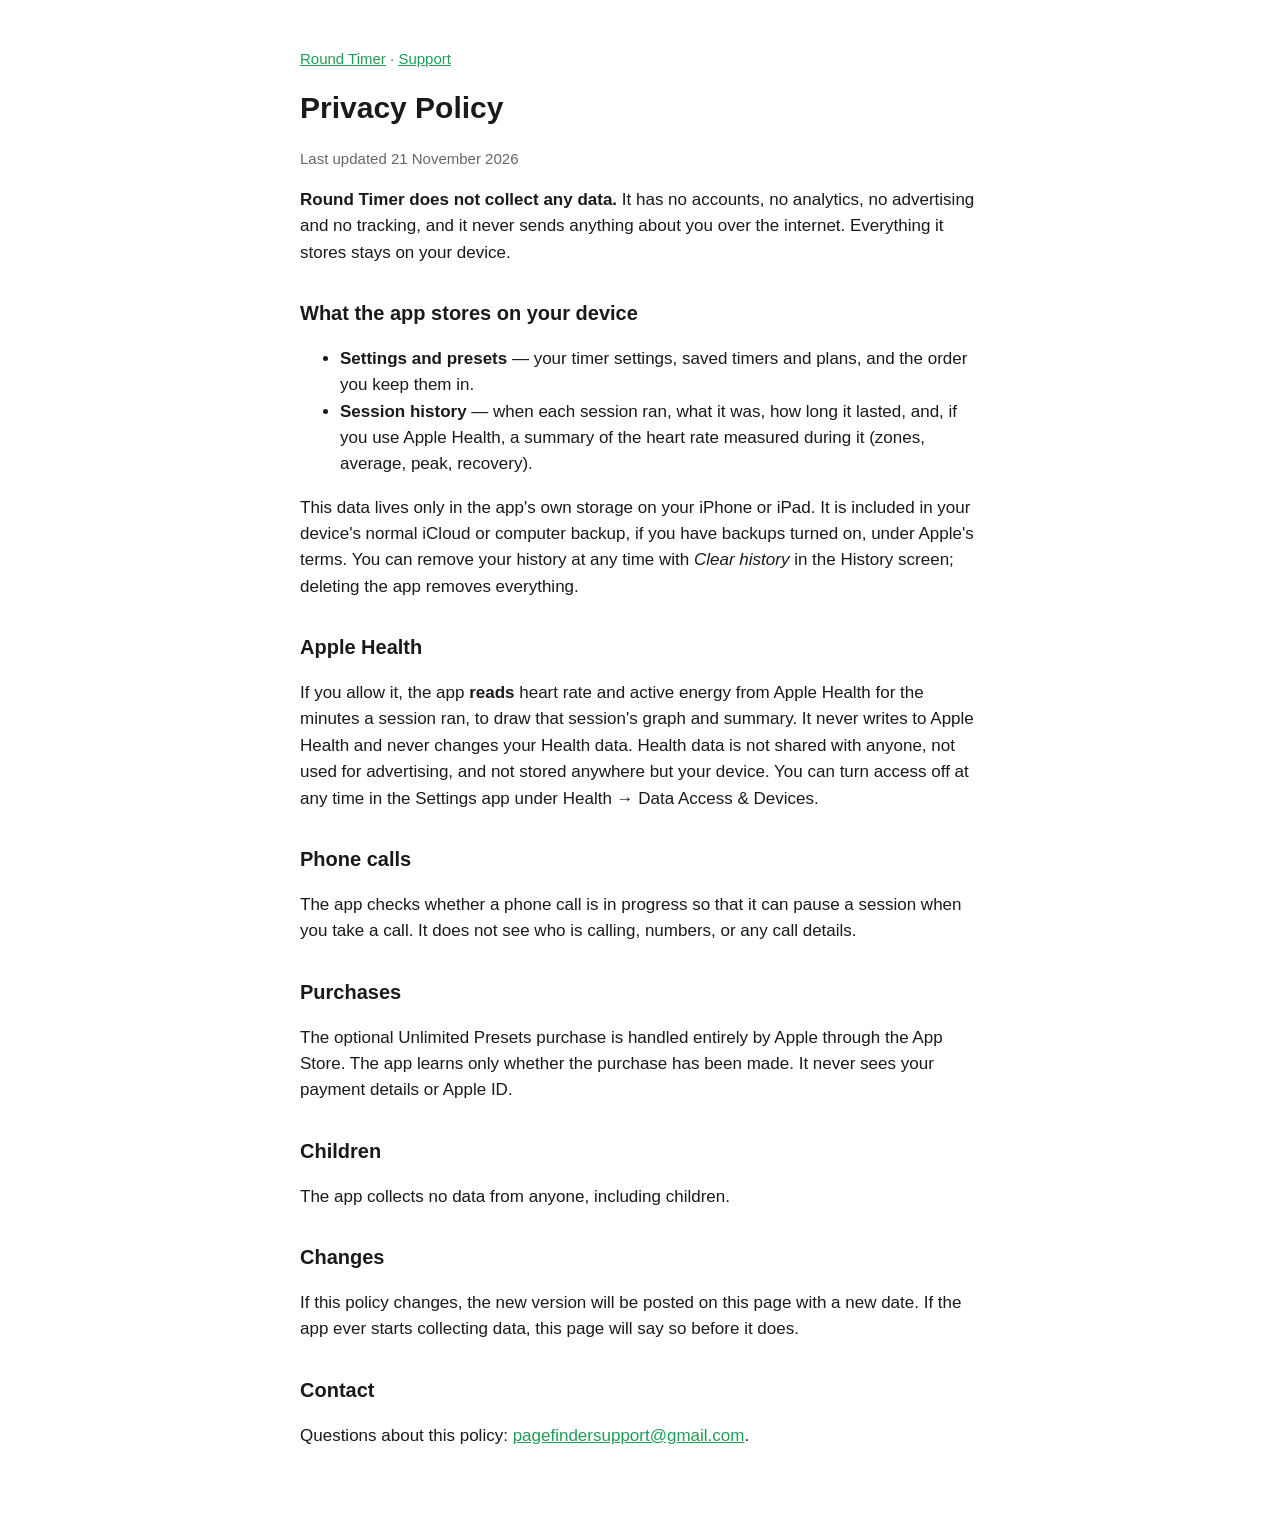
==== privacy.html @ a7bd3e6b "Round Timer privacy and support pages Co-Authored-By: Claude Opus 5.5 <noreply@anthropic.com>" ====
<!doctype html>
<html lang="en">
<head>
<meta charset="utf-8">
<meta name="viewport" content="width=device-width, initial-scale=1">
<title>Round Timer — Privacy Policy</title>
<link rel="stylesheet" href="style.css">
</head>
<body>
<main>
<p class="nav"><a href="index.html">Round Timer</a> · <a href="support.html">Support</a></p>
<h1>Privacy Policy</h1>
<p class="meta">Last updated 21 November 2026</p>

<p><strong>Round Timer does not collect any data.</strong> It has no accounts, no
analytics, no advertising and no tracking, and it never sends anything about you
over the internet. Everything it stores stays on your device.</p>

<h2>What the app stores on your device</h2>
<ul>
  <li><strong>Settings and presets</strong> — your timer settings, saved timers and
    plans, and the order you keep them in.</li>
  <li><strong>Session history</strong> — when each session ran, what it was, how
    long it lasted, and, if you use Apple Health, a summary of the heart rate
    measured during it (zones, average, peak, recovery).</li>
</ul>
<p>This data lives only in the app's own storage on your iPhone or iPad. It is
included in your device's normal iCloud or computer backup, if you have backups
turned on, under Apple's terms. You can remove your history at any time with
<em>Clear history</em> in the History screen; deleting the app removes
everything.</p>

<h2>Apple Health</h2>
<p>If you allow it, the app <strong>reads</strong> heart rate and active energy
from Apple Health for the minutes a session ran, to draw that session's graph and
summary. It never writes to Apple Health and never changes your Health data.
Health data is not shared with anyone, not used for advertising, and not stored
anywhere but your device. You can turn access off at any time in the Settings
app under Health → Data Access &amp; Devices.</p>

<h2>Phone calls</h2>
<p>The app checks whether a phone call is in progress so that it can pause a
session when you take a call. It does not see who is calling, numbers, or any
call details.</p>

<h2>Purchases</h2>
<p>The optional Unlimited Presets purchase is handled entirely by Apple through
the App Store. The app learns only whether the purchase has been made. It never
sees your payment details or Apple ID.</p>

<h2>Children</h2>
<p>The app collects no data from anyone, including children.</p>

<h2>Changes</h2>
<p>If this policy changes, the new version will be posted on this page with a new
date. If the app ever starts collecting data, this page will say so before it
does.</p>

<h2>Contact</h2>
<p>Questions about this policy: <a href="mailto:pagefindersupport@gmail.com?subject=Round%20Timer%20privacy">pagefindersupport@gmail.com</a>.</p>
</main>
</body>
</html>
---- style.css ----
:root { --bg: #ffffff; --fg: #1a1a1a; --muted: #666; --accent: #1f9d55; }
@media (prefers-color-scheme: dark) {
  :root { --bg: #111311; --fg: #ececec; --muted: #999; --accent: #4cd685; }
}
body { margin: 0; background: var(--bg); color: var(--fg);
  font: 17px/1.55 -apple-system, BlinkMacSystemFont, "Segoe UI", sans-serif; }
main { max-width: 680px; margin: 0 auto; padding: 32px 16px 64px; }
h1 { font-size: 30px; margin: 8px 0 4px; }
h2 { font-size: 20px; margin-top: 32px; }
h3 { font-size: 17px; margin: 24px 0 4px; }
a { color: var(--accent); }
.meta, .nav { color: var(--muted); font-size: 15px; }
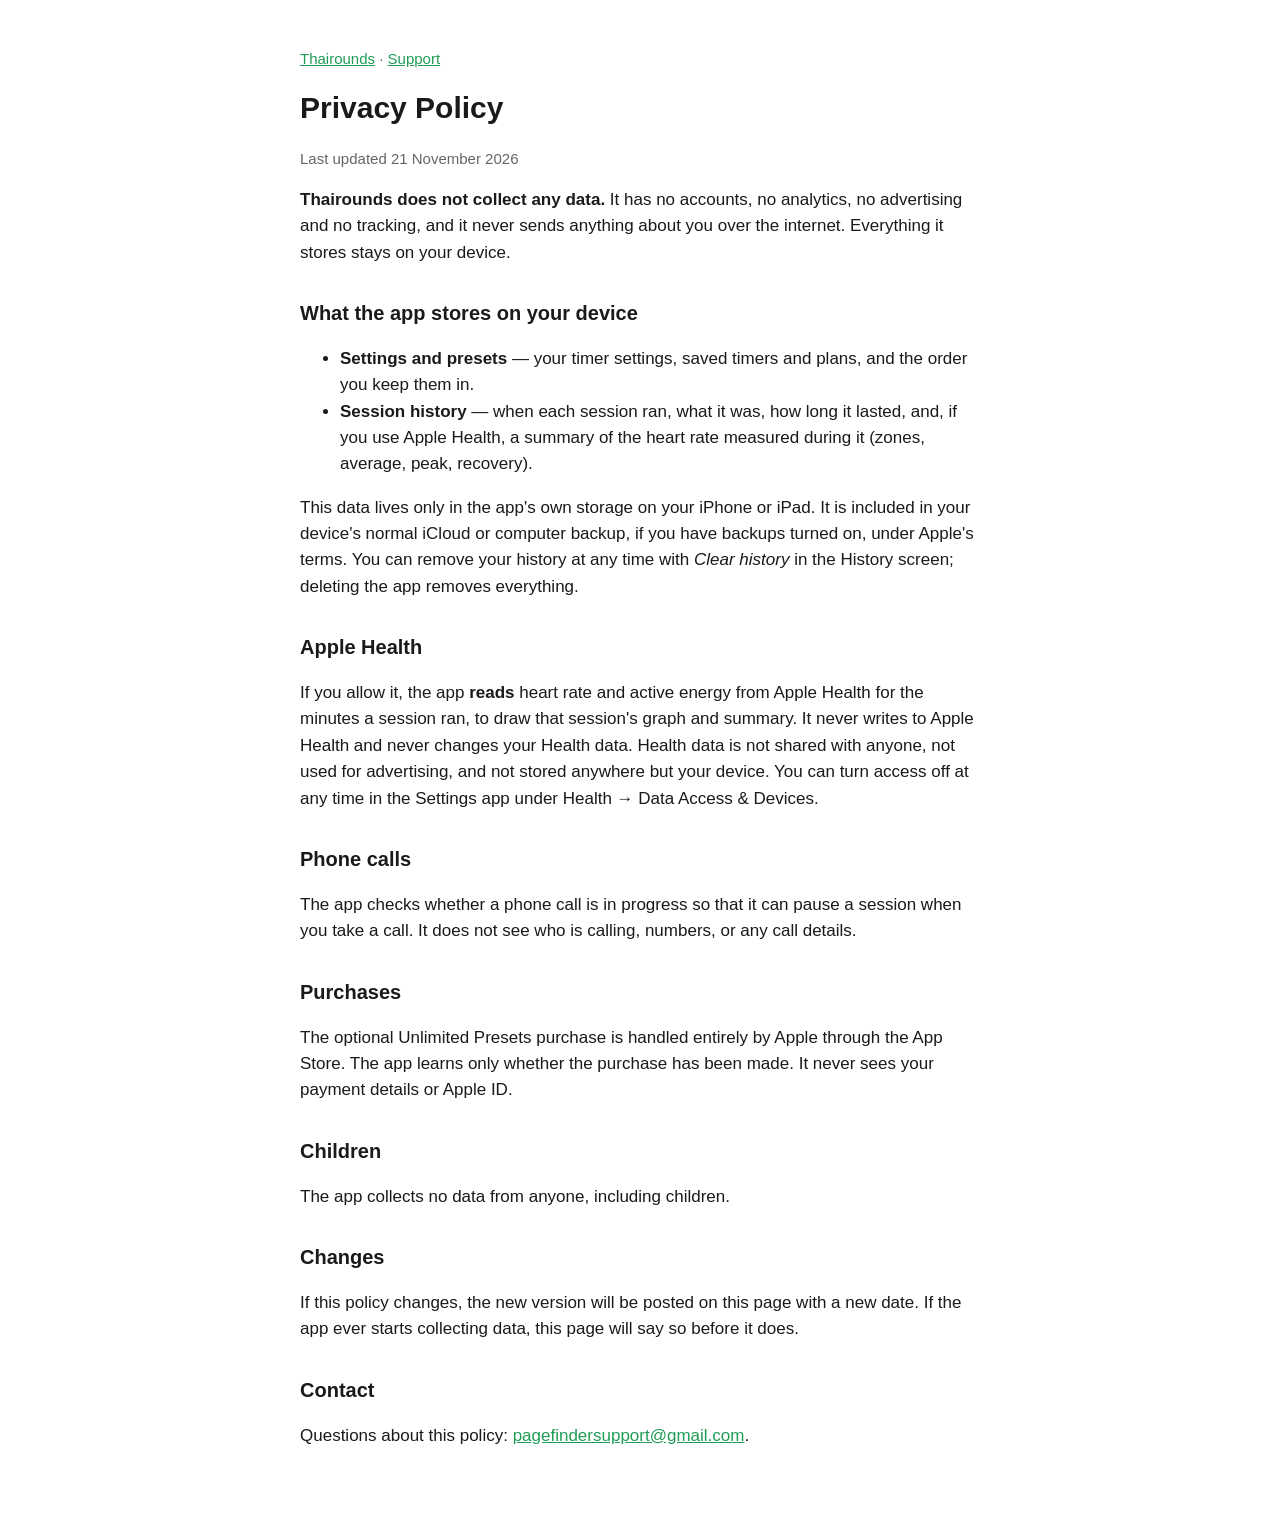
==== commit 57fcb103: "Rename the app to Thairounds Co-Authored-By: Claude Opus 5.5 <noreply@anthropic.com>" ====
--- a/privacy.html
+++ b/privacy.html
@@ -3,16 +3,16 @@
 <head>
 <meta charset="utf-8">
 <meta name="viewport" content="width=device-width, initial-scale=1">
-<title>Round Timer — Privacy Policy</title>
+<title>Thairounds — Privacy Policy</title>
 <link rel="stylesheet" href="style.css">
 </head>
 <body>
 <main>
-<p class="nav"><a href="index.html">Round Timer</a> · <a href="support.html">Support</a></p>
+<p class="nav"><a href="index.html">Thairounds</a> · <a href="support.html">Support</a></p>
 <h1>Privacy Policy</h1>
 <p class="meta">Last updated 21 November 2026</p>
 
-<p><strong>Round Timer does not collect any data.</strong> It has no accounts, no
+<p><strong>Thairounds does not collect any data.</strong> It has no accounts, no
 analytics, no advertising and no tracking, and it never sends anything about you
 over the internet. Everything it stores stays on your device.</p>
 
@@ -57,7 +57,7 @@
 does.</p>
 
 <h2>Contact</h2>
-<p>Questions about this policy: <a href="mailto:pagefindersupport@gmail.com?subject=Round%20Timer%20privacy">pagefindersupport@gmail.com</a>.</p>
+<p>Questions about this policy: <a href="mailto:pagefindersupport@gmail.com?subject=Thairounds%20privacy">pagefindersupport@gmail.com</a>.</p>
 </main>
 </body>
 </html>
